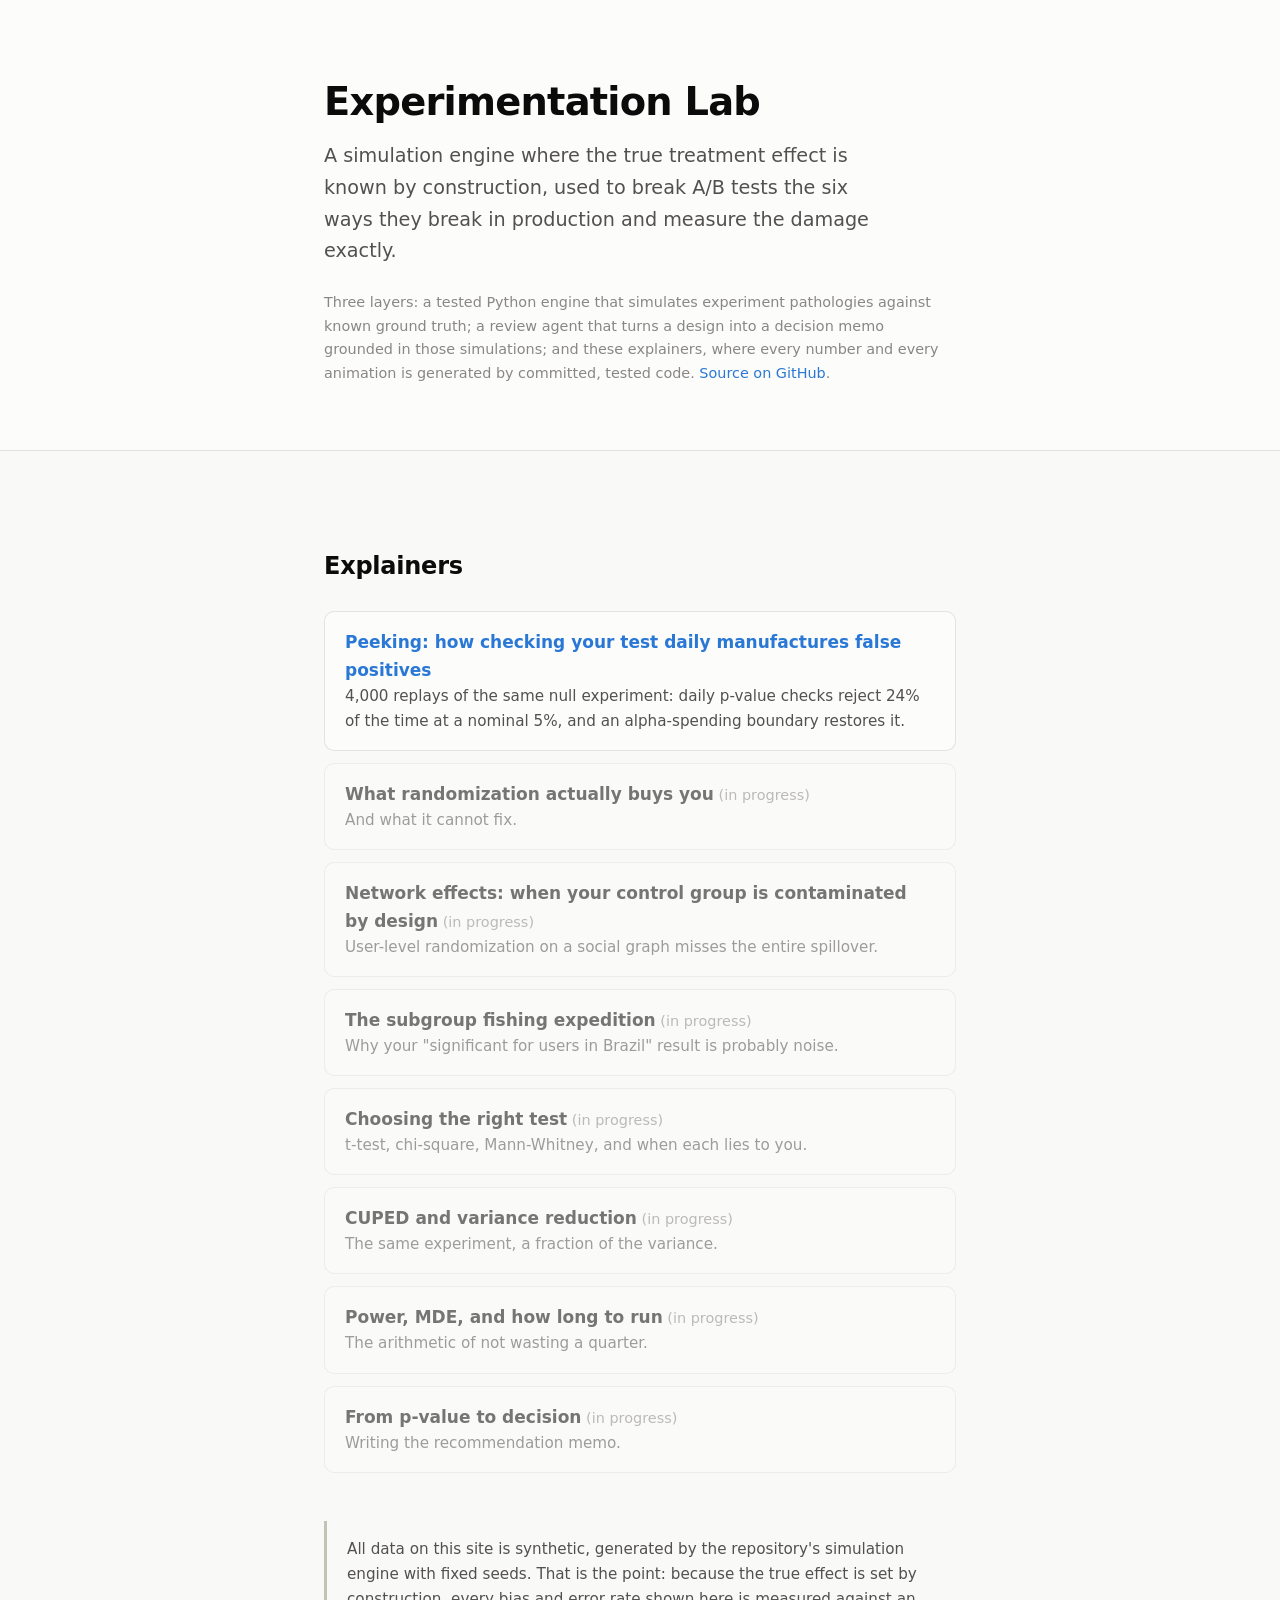
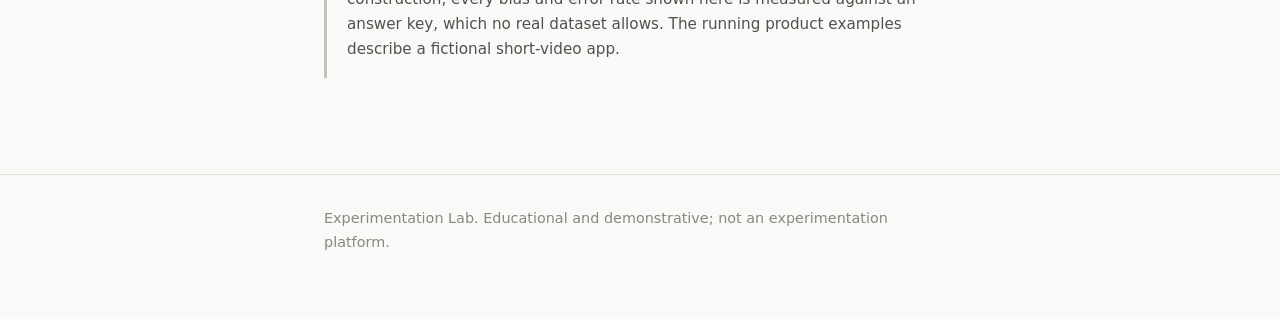
==== docs/index.html @ f4f5a99c "Add explainer site: landing page and peeking scrollytelling explainer Plain HTML/CSS/JS with vendore" ====
<!doctype html>
<html lang="en">
<head>
<meta charset="utf-8">
<meta name="viewport" content="width=device-width, initial-scale=1">
<title>Experimentation Lab</title>
<link rel="stylesheet" href="assets/site.css">
</head>
<body>

<header class="hero">
  <div class="column">
    <h1>Experimentation Lab</h1>
    <p class="deck">
      A simulation engine where the true treatment effect is known by
      construction, used to break A/B tests the six ways they break in
      production and measure the damage exactly.
    </p>
    <p class="meta">
      Three layers: a tested Python engine that simulates experiment
      pathologies against known ground truth; a review agent that turns a
      design into a decision memo grounded in those simulations; and these
      explainers, where every number and every animation is generated by
      committed, tested code.
      <a href="https://github.com/bhushitn/experimentation-lab">Source on GitHub</a>.
    </p>
  </div>
</header>

<main>
  <div class="column">
    <h2>Explainers</h2>
    <ul class="explainer-list">
      <li>
        <a href="explainers/peeking.html"><span class="title">Peeking: how checking your test daily manufactures false positives</span></a>
        <div class="blurb">4,000 replays of the same null experiment: daily
        p-value checks reject 24% of the time at a nominal 5%, and an
        alpha-spending boundary restores it.</div>
      </li>
      <li class="planned">
        <span class="title">What randomization actually buys you</span>
        <div class="blurb">And what it cannot fix.</div>
      </li>
      <li class="planned">
        <span class="title">Network effects: when your control group is contaminated by design</span>
        <div class="blurb">User-level randomization on a social graph misses the entire spillover.</div>
      </li>
      <li class="planned">
        <span class="title">The subgroup fishing expedition</span>
        <div class="blurb">Why your "significant for users in Brazil" result is probably noise.</div>
      </li>
      <li class="planned">
        <span class="title">Choosing the right test</span>
        <div class="blurb">t-test, chi-square, Mann-Whitney, and when each lies to you.</div>
      </li>
      <li class="planned">
        <span class="title">CUPED and variance reduction</span>
        <div class="blurb">The same experiment, a fraction of the variance.</div>
      </li>
      <li class="planned">
        <span class="title">Power, MDE, and how long to run</span>
        <div class="blurb">The arithmetic of not wasting a quarter.</div>
      </li>
      <li class="planned">
        <span class="title">From p-value to decision</span>
        <div class="blurb">Writing the recommendation memo.</div>
      </li>
    </ul>

    <div class="disclosure">
      All data on this site is synthetic, generated by the repository's
      simulation engine with fixed seeds. That is the point: because the true
      effect is set by construction, every bias and error rate shown here is
      measured against an answer key, which no real dataset allows. The
      running product examples describe a fictional short-video app.
    </div>
  </div>
</main>

<footer>
  <div class="column">
    Experimentation Lab. Educational and demonstrative; not an
    experimentation platform.
  </div>
</footer>

</body>
</html>
---- docs/assets/site.css ----
/* Shared site styles. One concept per page, generous whitespace,
   the visual is the argument. Palette from src/lab/reporting/style.py
   so the site and the matplotlib figures read as one system. */

:root {
  --page: #f9f9f7;
  --surface: #fcfcfb;
  --ink: #0b0b0b;
  --ink-secondary: #52514e;
  --ink-muted: #898781;
  --grid: #e1e0d9;
  --baseline: #c3c2b7;
  --naive: #e34948;
  --corrected: #2a78d6;
  --secondary: #1baf7a;
  --border: rgba(11, 11, 11, 0.1);
}

* { box-sizing: border-box; margin: 0; padding: 0; }

body {
  background: var(--page);
  color: var(--ink);
  font-family: system-ui, -apple-system, "Segoe UI", sans-serif;
  line-height: 1.65;
  font-size: 1.0625rem;
}

.column {
  max-width: 42rem;
  margin: 0 auto;
  padding: 0 1.25rem;
}

header.hero {
  padding: 5rem 0 3rem;
  border-bottom: 1px solid var(--grid);
  background: var(--surface);
}

header.hero h1 {
  font-size: 2.4rem;
  line-height: 1.15;
  letter-spacing: -0.02em;
  margin-bottom: 1rem;
}

header.hero .deck {
  color: var(--ink-secondary);
  font-size: 1.2rem;
  max-width: 36rem;
}

header.hero .meta {
  margin-top: 1.5rem;
  color: var(--ink-muted);
  font-size: 0.9rem;
}

main { padding: 3rem 0 6rem; }

h2 {
  font-size: 1.5rem;
  margin: 3rem 0 1rem;
  letter-spacing: -0.01em;
}

p { margin: 1rem 0; }
p.secondary { color: var(--ink-secondary); }

a { color: var(--corrected); text-decoration: none; }
a:hover { text-decoration: underline; }

code {
  font-family: ui-monospace, "SF Mono", Menlo, monospace;
  font-size: 0.9em;
  background: var(--grid);
  padding: 0.1em 0.35em;
  border-radius: 4px;
}

.explainer-list { list-style: none; margin: 1.5rem 0; }

.explainer-list li {
  padding: 1rem 1.25rem;
  background: var(--surface);
  border: 1px solid var(--border);
  border-radius: 10px;
  margin-bottom: 0.75rem;
}

.explainer-list .title { font-weight: 600; }
.explainer-list .blurb { color: var(--ink-secondary); font-size: 0.95rem; }
.explainer-list li.planned { opacity: 0.55; }
.explainer-list li.planned .title::after {
  content: " (in progress)";
  color: var(--ink-muted);
  font-weight: 400;
  font-size: 0.85em;
}

.disclosure {
  margin-top: 3rem;
  padding: 1rem 1.25rem;
  border-left: 3px solid var(--baseline);
  color: var(--ink-secondary);
  font-size: 0.95rem;
}

/* Scrollytelling layout: sticky graphic, steps scroll past it. */

.scrolly {
  display: grid;
  grid-template-columns: minmax(20rem, 26rem) 1fr;
  gap: 3rem;
  max-width: 72rem;
  margin: 0 auto;
  padding: 0 1.25rem;
}

.scrolly .steps { padding: 40vh 0 30vh; }

.step {
  margin-bottom: 55vh;
  padding: 1.25rem 1.5rem;
  background: var(--surface);
  border: 1px solid var(--border);
  border-radius: 10px;
  opacity: 0.35;
  transition: opacity 0.3s ease;
  max-width: 24rem;
}

.step.active { opacity: 1; box-shadow: 0 2px 12px rgba(11, 11, 11, 0.06); }
.step h3 { font-size: 1.05rem; margin-bottom: 0.5rem; }
.step p { margin: 0.5rem 0 0; font-size: 0.98rem; color: var(--ink-secondary); }
.step .number { color: var(--ink); font-weight: 600; }

.graphic {
  position: sticky;
  top: 0;
  height: 100vh;
  display: flex;
  flex-direction: column;
  justify-content: center;
}

.graphic figure {
  background: var(--surface);
  border: 1px solid var(--border);
  border-radius: 12px;
  padding: 1.25rem;
}

.graphic figcaption {
  color: var(--ink-muted);
  font-size: 0.85rem;
  margin-top: 0.75rem;
}

svg text { font-family: system-ui, -apple-system, "Segoe UI", sans-serif; }

.memo {
  background: var(--surface);
  border: 1px solid var(--border);
  border-left: 4px solid var(--corrected);
  border-radius: 10px;
  padding: 1.5rem;
  margin: 2rem 0;
}

.memo .label {
  text-transform: uppercase;
  letter-spacing: 0.08em;
  font-size: 0.75rem;
  color: var(--ink-muted);
  margin-bottom: 0.5rem;
}

footer {
  border-top: 1px solid var(--grid);
  padding: 2rem 0 4rem;
  color: var(--ink-muted);
  font-size: 0.9rem;
}

@media (max-width: 54rem) {
  .scrolly { grid-template-columns: 1fr; gap: 0; }
  .graphic { position: sticky; top: 0; height: auto; padding: 0.75rem 0; z-index: 2; background: var(--page); }
  .scrolly .steps { padding-top: 2rem; }
  .step { margin-bottom: 40vh; max-width: none; }
}
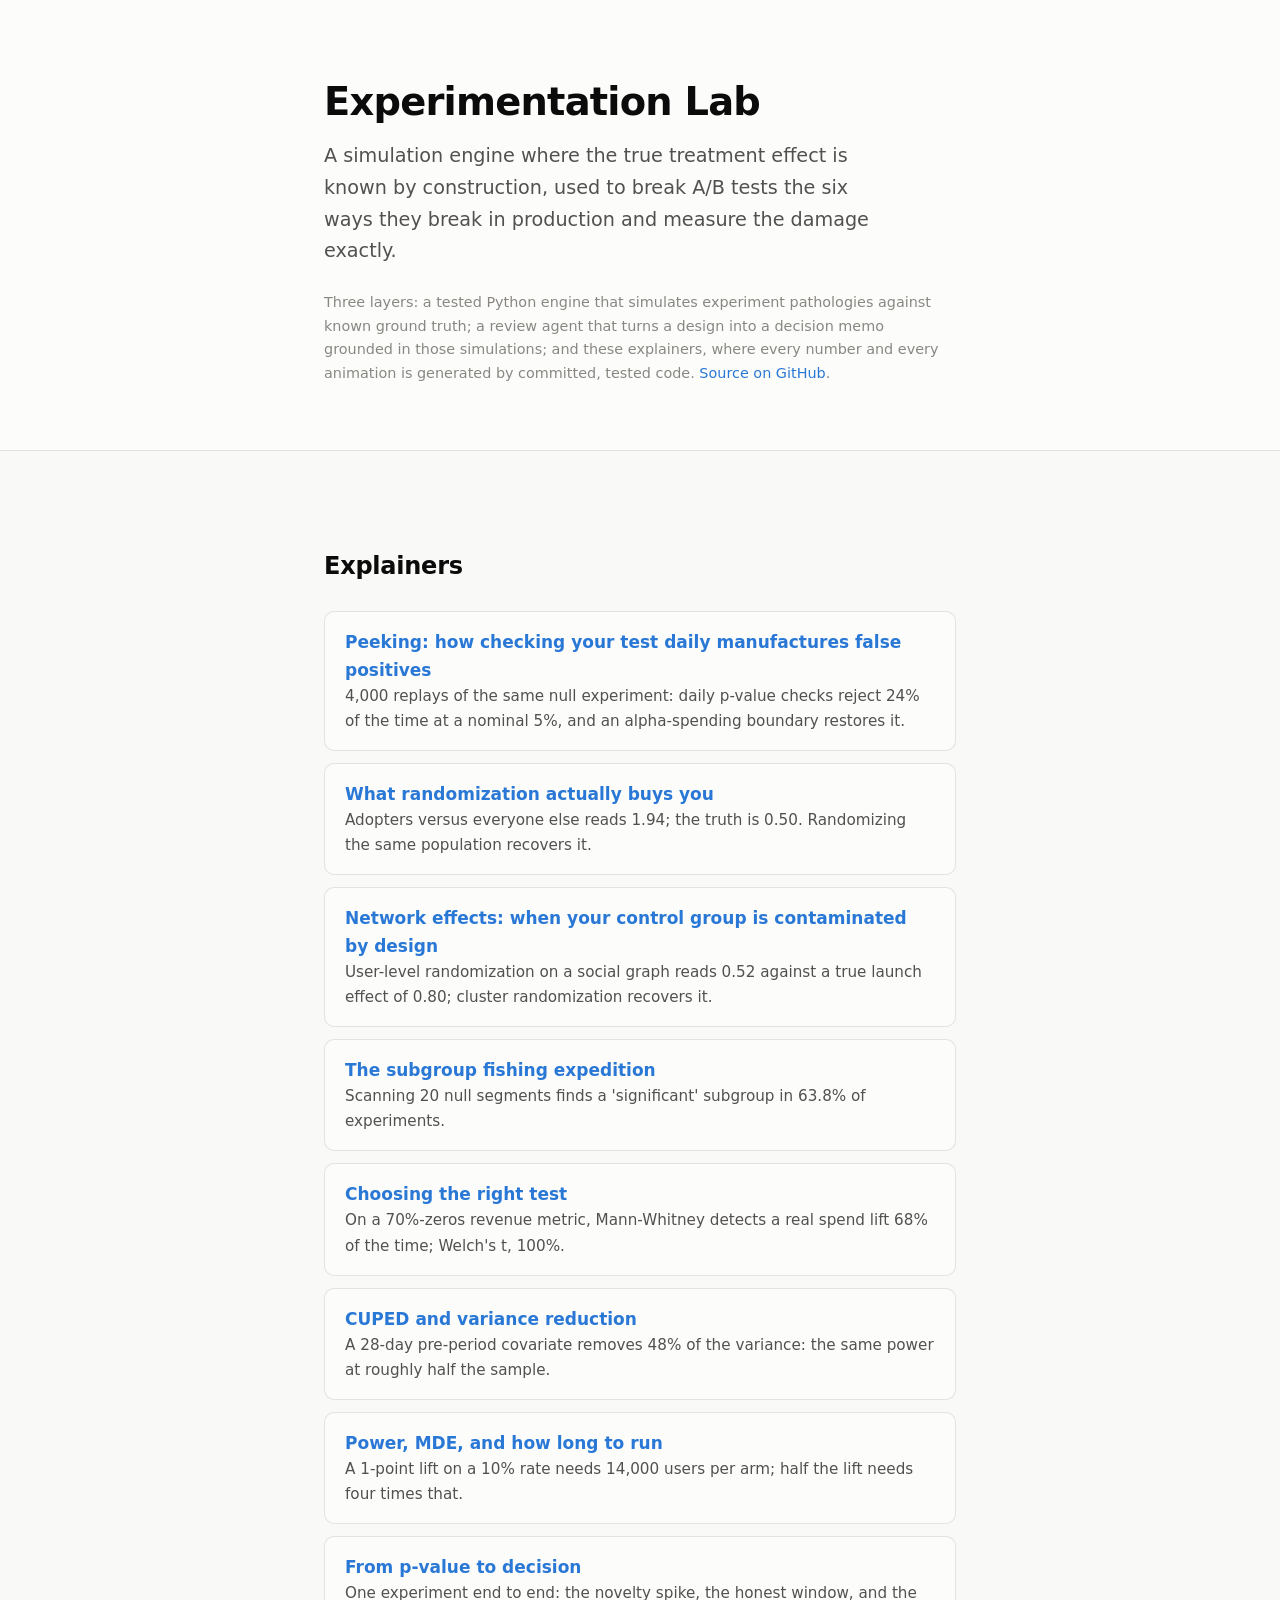
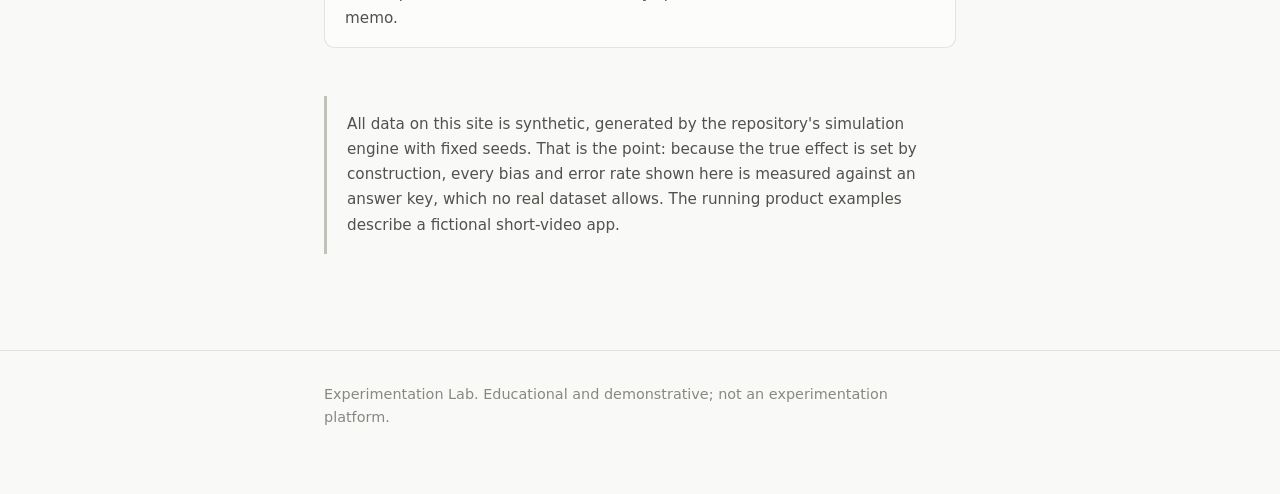
==== commit bd987e21: "Add remaining explainers, CI, and repository documentation Seven new scrollytelling explainers (rand" ====
--- a/docs/index.html
+++ b/docs/index.html
@@ -37,33 +37,33 @@
         p-value checks reject 24% of the time at a nominal 5%, and an
         alpha-spending boundary restores it.</div>
       </li>
-      <li class="planned">
-        <span class="title">What randomization actually buys you</span>
-        <div class="blurb">And what it cannot fix.</div>
+      <li>
+        <a href="explainers/randomization.html"><span class="title">What randomization actually buys you</span></a>
+        <div class="blurb">Adopters versus everyone else reads 1.94; the truth is 0.50. Randomizing the same population recovers it.</div>
       </li>
-      <li class="planned">
-        <span class="title">Network effects: when your control group is contaminated by design</span>
-        <div class="blurb">User-level randomization on a social graph misses the entire spillover.</div>
+      <li>
+        <a href="explainers/interference.html"><span class="title">Network effects: when your control group is contaminated by design</span></a>
+        <div class="blurb">User-level randomization on a social graph reads 0.52 against a true launch effect of 0.80; cluster randomization recovers it.</div>
       </li>
-      <li class="planned">
-        <span class="title">The subgroup fishing expedition</span>
-        <div class="blurb">Why your "significant for users in Brazil" result is probably noise.</div>
+      <li>
+        <a href="explainers/subgroups.html"><span class="title">The subgroup fishing expedition</span></a>
+        <div class="blurb">Scanning 20 null segments finds a 'significant' subgroup in 63.8% of experiments.</div>
       </li>
-      <li class="planned">
-        <span class="title">Choosing the right test</span>
-        <div class="blurb">t-test, chi-square, Mann-Whitney, and when each lies to you.</div>
+      <li>
+        <a href="explainers/test-choice.html"><span class="title">Choosing the right test</span></a>
+        <div class="blurb">On a 70%-zeros revenue metric, Mann-Whitney detects a real spend lift 68% of the time; Welch's t, 100%.</div>
       </li>
-      <li class="planned">
-        <span class="title">CUPED and variance reduction</span>
-        <div class="blurb">The same experiment, a fraction of the variance.</div>
+      <li>
+        <a href="explainers/cuped.html"><span class="title">CUPED and variance reduction</span></a>
+        <div class="blurb">A 28-day pre-period covariate removes 48% of the variance: the same power at roughly half the sample.</div>
       </li>
-      <li class="planned">
-        <span class="title">Power, MDE, and how long to run</span>
-        <div class="blurb">The arithmetic of not wasting a quarter.</div>
+      <li>
+        <a href="explainers/power.html"><span class="title">Power, MDE, and how long to run</span></a>
+        <div class="blurb">A 1-point lift on a 10% rate needs 14,000 users per arm; half the lift needs four times that.</div>
       </li>
-      <li class="planned">
-        <span class="title">From p-value to decision</span>
-        <div class="blurb">Writing the recommendation memo.</div>
+      <li>
+        <a href="explainers/decision.html"><span class="title">From p-value to decision</span></a>
+        <div class="blurb">One experiment end to end: the novelty spike, the honest window, and the memo.</div>
       </li>
     </ul>
 
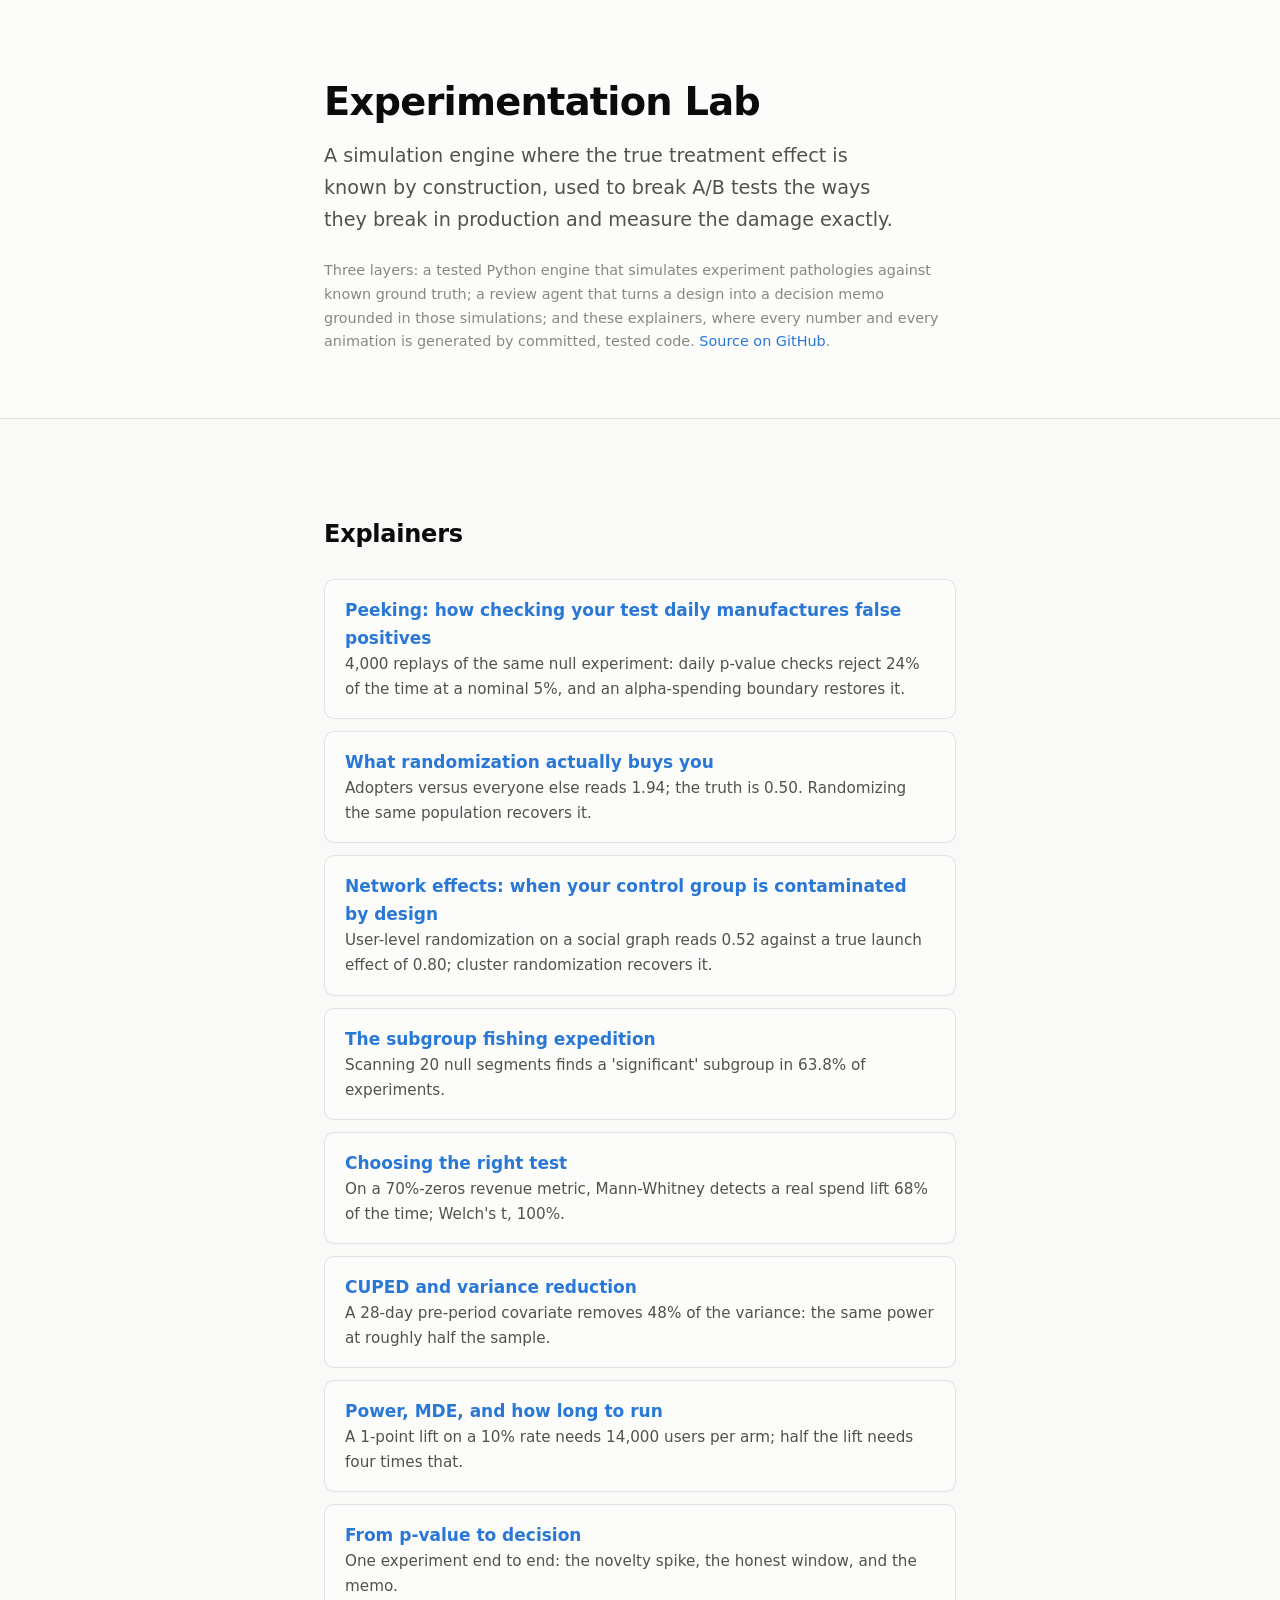
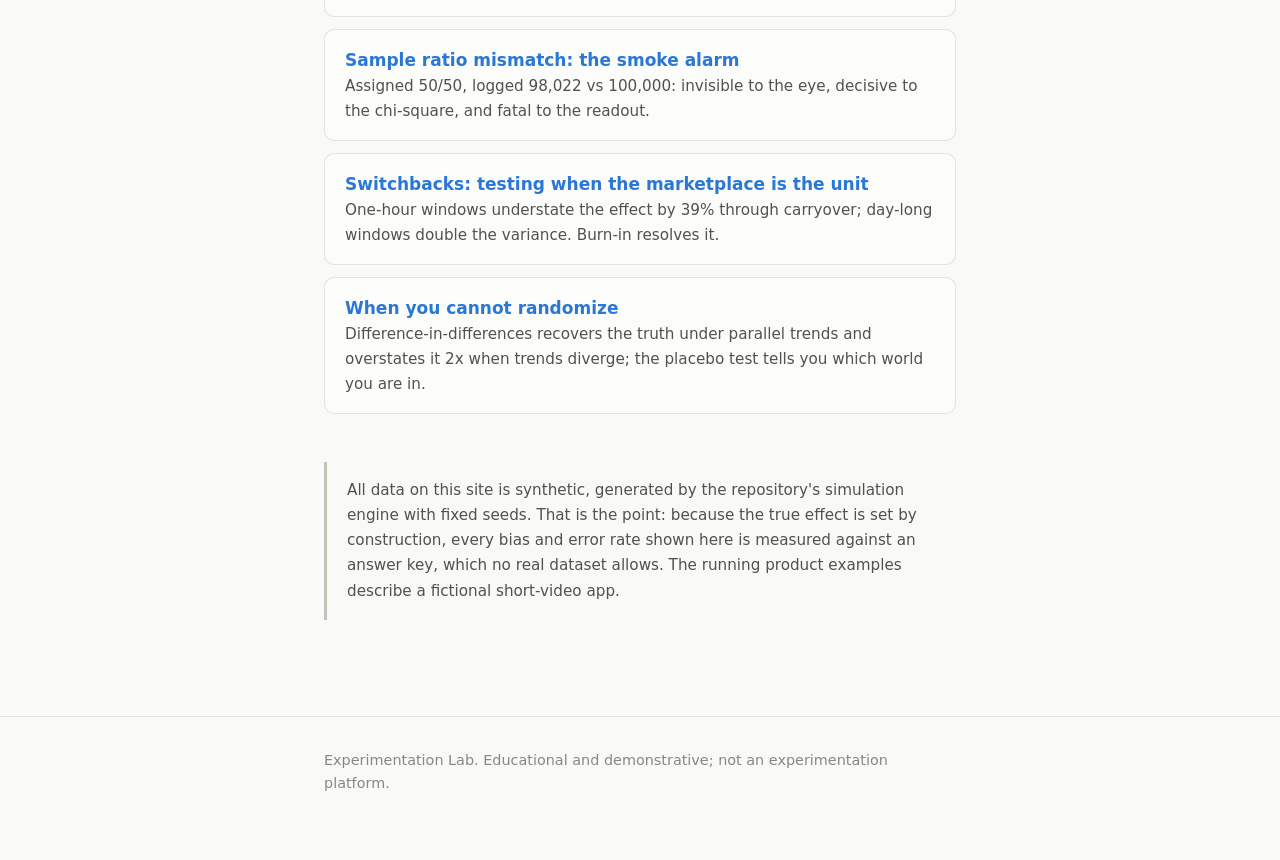
==== commit be66ce8c: "Add SRM, switchback, and quasi-experiment analyses with explainers Three additions aimed at senior e" ====
--- a/docs/index.html
+++ b/docs/index.html
@@ -13,7 +13,7 @@
     <h1>Experimentation Lab</h1>
     <p class="deck">
       A simulation engine where the true treatment effect is known by
-      construction, used to break A/B tests the six ways they break in
+      construction, used to break A/B tests the ways they break in
       production and measure the damage exactly.
     </p>
     <p class="meta">
@@ -65,6 +65,18 @@
         <a href="explainers/decision.html"><span class="title">From p-value to decision</span></a>
         <div class="blurb">One experiment end to end: the novelty spike, the honest window, and the memo.</div>
       </li>
+      <li>
+        <a href="explainers/srm.html"><span class="title">Sample ratio mismatch: the smoke alarm</span></a>
+        <div class="blurb">Assigned 50/50, logged 98,022 vs 100,000: invisible to the eye, decisive to the chi-square, and fatal to the readout.</div>
+      </li>
+      <li>
+        <a href="explainers/switchback.html"><span class="title">Switchbacks: testing when the marketplace is the unit</span></a>
+        <div class="blurb">One-hour windows understate the effect by 39% through carryover; day-long windows double the variance. Burn-in resolves it.</div>
+      </li>
+      <li>
+        <a href="explainers/quasi.html"><span class="title">When you cannot randomize</span></a>
+        <div class="blurb">Difference-in-differences recovers the truth under parallel trends and overstates it 2x when trends diverge; the placebo test tells you which world you are in.</div>
+      </li>
     </ul>
 
     <div class="disclosure">
